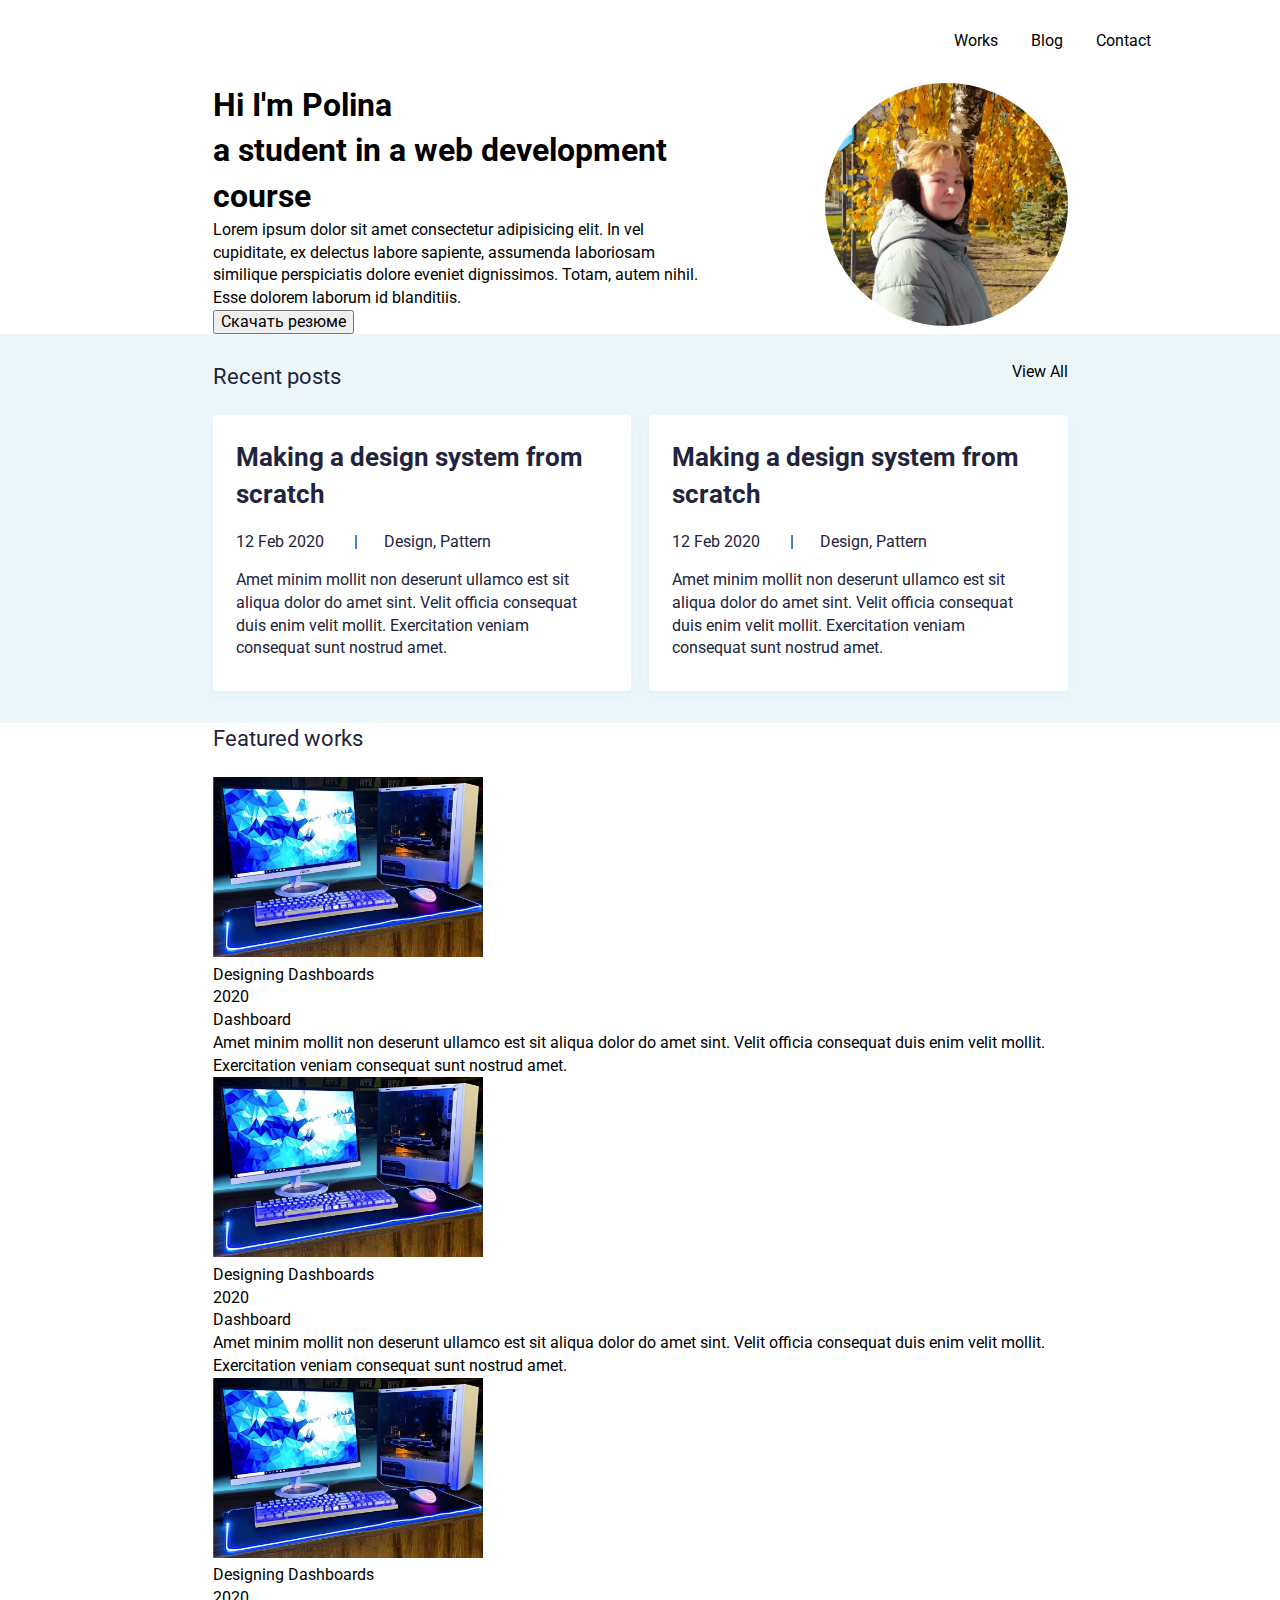
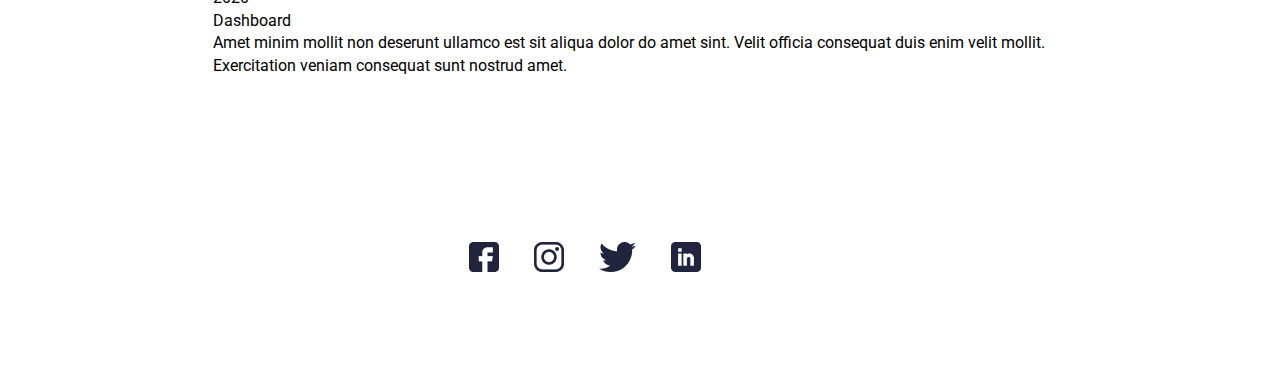
==== index.html @ bf2cad91 "загрузка проекта" ====
<!DOCTYPE html>
<html lang="ru">

<head>
    <meta charset="UTF-8">
    <meta http-equiv="X-UA-Compatible" content="IE=edge">
    <meta name="viewport" content="width=device-width, initial-scale=1.0">
    <link rel="preconnect" href="https://fonts.googleapis.com">
    <link rel="preconnect" href="https://fonts.gstatic.com" crossorigin>
    <link href="https://fonts.googleapis.com/css2?family=Roboto:wght@400;500;700;900&display=swap" rel="stylesheet">
    <link rel="stylesheet" href="css/normalize.css">
    <link rel="stylesheet" href="css/style.css">
    <title>Портфолио</title>
</head>

<body>
    <div class="wrapper">
        <header class="header">
            <div class="container header__container">
                <nav class="nav">
                    <ul class="nav__list">
                        <li class="nav__item">
                            <a href="#" class="nav__link">Works</a>
                        </li>
                        <li class="nav__item">
                            <a href="#" class="nav__link">Blog</a>
                        </li>
                        <li class="nav__item">
                            <a href="#" class="nav__link">Contact</a>
                        </li>
                    </ul>
                </nav>
                <div class="header-burger">
                    <div class="header-burger__el"></div>
                </div>
            </div>
        </header>
        <main class="main">
            <section class="about">
                <div class="container about__container">
                    <div class="about__info">
                        <h1 class="title about__title">
                            Hi I'm Polina<br>
                            a student in a web development course<br>
                        </h1>
                        <div class="about__desc">
                            Lorem ipsum dolor sit amet consectetur adipisicing elit. In vel cupiditate, ex delectus
                            labore
                            sapiente, assumenda laboriosam similique perspiciatis dolore eveniet dignissimos. Totam,
                            autem
                            nihil. Esse dolorem laborum id blanditiis.
                        </div>
                        <button class="button download-btn">Скачать резюме</button>
                    </div>
                    <div class="about__avatar">
                        <img src="img/polina.jpg" alt="Автар" class="about__img">
                    </div>
                </div>
            </section>
            <section class="recent-posts">
                <div class="container">
                    <div class="recent-posts__top">
                        <div class="title-category recent-posts__title">Recent posts</div>
                        <a href="#" class="recent-posts__link">View All</a>
                    </div>
                    <div class="recent-posts__articles">
                        <article class="recent-posts__article">
                            <div class="recent-posts__subtitle">
                                Making a design system from scratch
                            </div>
                            <div class="recent-posts__info">
                                12 Feb 2020 <span class="recent-post__separator">|</span>Design, Pattern
                            </div>
                            <div class="recent-posts__text">Amet minim mollit non deserunt ullamco est sit aliqua dolor
                                do amet sint. Velit officia consequat duis enim velit mollit. Exercitation veniam
                                consequat sunt nostrud amet.</div>
                        </article>
                        <article class="recent-posts__article">
                            <div class="recent-posts__subtitle">
                                Making a design system from scratch
                            </div>
                            <div class="recent-posts__info">
                                12 Feb 2020 <span class="recent-post__separator">|</span>Design, Pattern
                            </div>
                            <div class="recent-posts__text">Amet minim mollit non deserunt ullamco est sit aliqua dolor
                                do amet sint. Velit officia consequat duis enim velit mollit. Exercitation veniam
                                consequat sunt nostrud amet.</div>
                        </article>
                    </div>
                </div>
            </section>
            <section class="featured">
                <div class="container">
                    <div class="title-category">Featured works</div>
                    <div class="featured__works">
                        <article class="work">
                            <div class="work__img-wrap">
                                <img src="" alt="" class="work__img">
                            </div>
                            <div class="work__info">
                                <img class="computer__img" src="img/computer.png" alt="img">
                                <div class="work__title">Designing Dashboards</div>
                                <div class="work__date-block">
                                    <div class="work__date">2020</div>
                                    <div class="work__category">Dashboard</div>
                                </div>
                                <div class="work__text">
                                    Amet minim mollit non deserunt ullamco est sit aliqua dolor do amet sint. Velit
                                    officia consequat duis enim velit mollit. Exercitation veniam consequat sunt nostrud
                                    amet.
                                </div>
                            </div>
                        </article>
                        <article class="work">
                            <div class="work__img-wrap">
                            </div>
                            <div class="work__info">
                                <img class="computer__img" src="img/computer.png" alt="img">
                                <div class="work__title">Designing Dashboards</div>
                                <div class="work__date-block">
                                    <div class="work__date">2020</div>
                                    <div class="work__category">Dashboard</div>
                                </div>
                                <div class="work__text">
                                    Amet minim mollit non deserunt ullamco est sit aliqua dolor do amet sint. Velit
                                    officia consequat duis enim velit mollit. Exercitation veniam consequat sunt nostrud
                                    amet.
                                </div>
                            </div>
                        </article>
                        <article class="work">
                            <div class="work__img-wrap">
                            </div>
                            <div class="work__info">
                                <img class="computer__img" src="img/computer.png" alt="img">
                                <div class="work__title">Designing Dashboards</div>
                                <div class="work__date-block">
                                    <div class="work__date">2020</div>
                                    <div class="work__category">Dashboard</div>
                                </div>
                                <div class="work__text">
                                    Amet minim mollit non deserunt ullamco est sit aliqua dolor do amet sint. Velit
                                    officia consequat duis enim velit mollit. Exercitation veniam consequat sunt nostrud
                                    amet.
                                </div>
                            </div>
                        </article>
                    </div>
                </div>
            </section>
        </main>
        <footer class="footer">
            <div class="container footer__container">
                 <ul class="social">     
                  <li class="social__item">
                      <a href="" class="social__link">
                          <img class="social__img facebook__img" src="img/fb.png" alt="img">
                       </a>
                  </li>  
                  
                   <img class="social__img insta__img" src="img/insta.png" alt="img">
                   <img class="social__img group___img" src="img/Group.png" alt="img">
                   <img class="social__img linkedin__img" src="img/Linkedin.png" alt="img">
    </div>
</body>

</html>
---- css/style.css ----
* {
    box-sizing: border-box;
}

html,
body {
    margin: 0;
    padding: 0;
    height: 100%;
    width: 100%;
}

body {
    font-family: 'Roboto', sans-serif;
    font-size: 16px;
    line-height: 1.42;
}

ul,
li {
    list-style: none;
    padding: 0;
    margin: 0;
}

a {
    text-decoration: none;
    color: #000000;
}

h1,
h2,
h3 {
    margin: 0;
}

.wrapper {
    min-height: 100%;
    overflow: hidden;
}

.container {
    max-width: 865px;
    padding: 0 5px;
    margin: 0 auto;
}

.header {
    padding-top: 30px;
    padding-bottom: 30px;
}

.header__container {
    max-width: 1032px;
    display: flex;
    justify-content: flex-end;
}

.nav__list {
    display: flex;
}

.nav__item {
    margin-left: 33px;
}

.header-burger {
    width: 30px;
    height: 20px;
    display: none;
    align-items: center;
    margin-right: 18px;
}

.header-burger__el {
    height: 2px;
    width: 100%;
    background-color: #21243D;
    position: relative;
}

.header-burger__el::before,
.header-burger__el::after {
    content: "";
    height: 2px;
    width: 100%;
    background-color: #21243D;
    position: absolute;
}

.header-burger__el::before {
    top: -9px;
}

.header-burger__el::after {
    bottom: -9px;
}

@media (max-width: 480px) {
    .header {
        padding-top: 20px;
    }

    .nav {
        display: none;
    }

    .header-burger {
        display: flex;
    }
}

.about__container {
    display: flex;
}

.about__info {
    padding-right: 13%;
}

.about__avatar {
    width: 243px;
    height: 243px;
    border-radius: 50%;
    overflow: hidden;
    flex-shrink: 0;
}

.about__img {
    width: 100%;
    height: 100%;
    object-fit: cover;
}

.title-category {
    font-size: 22px;
    color: #21243D;
}

@media (max-width: 480px) {
    .about__container {
        flex-direction: column-reverse;
        align-items: center;
        text-align: center;
    }

    .about__info {
        padding: 0px 19px;
    }

    .about__avatar {
        width: 170px;
        height: 170px;
    }
}

.recent-posts {
    background-color: #EDF7FA;
    padding: 27px 0px 32px;
}

.recent-posts__top {
    display: flex;
    justify-content: space-between;
    margin-bottom: 22px;
}

.recent-posts__articles {
    display: flex;
}

.recent-posts__article {
    background: #FFFFFF;
    box-shadow: 0px 4px 10px rgba(187, 225, 250, 0.25);
    border-radius: 4px;
    margin-right: 2%;
    padding: 24px 27px 31px 23px;
    color: #21243D;
}

.recent-posts__article:last-child {
    margin-right: 0;
}

.recent-posts__subtitle {
    font-style: normal;
    font-weight: bold;
    font-size: 26px;
    line-height: 1.46;
    margin-bottom: 17px;
}

.recent-posts__info {
    margin-bottom: 15px;
}

.recent-post__separator {
    margin: 0px 26px;
}

@media (max-width: 480px) {
    .recent-posts__title {
        font-size: 18px;
    }

    .recent-posts__top {
        justify-content: center;
        margin-bottom: 18px;
    }

    .recent-posts__link {
        display: none;
    }

    .recent-posts__articles {
        flex-direction: column;
        padding-right: 5px;
        padding-left: 5px;
    }

    .recent-posts__article {
        margin-right: 0;
        padding: 15px 20px 22px;
        margin-bottom: 17px;
    }
}
.computer__img{
    width: 30vh;
    height: 20vh;
}

.social{
    position: absolute;
    width: 1139px;
    height: 197px;
    left: 16px;
    top: 1783px;
}


.facebook__img{
    position: absolute;
    width: 30px;
    height: 30px;
    left: calc(50% - 30px/2 - 101.5px);
    top: calc(50% - 30px/2 - 24.5px);
}


.insta__img{
    position: absolute;
    left: 45.48%;
    right: 51.89%;
    top: 29.95%;
    bottom: 54.82%;
}


.group___img{
    position: absolute;
    left: 51.19%;
    right: 45.57%;
    top: 29.95%;
    bottom: 54.82%;
}


.linkedin__img{
    position: absolute;
    width: 30px;
    height: 30px;
    left: calc(50% - 30px/2 + 100.5px);
    top: calc(50% - 30px/2 - 24.5px);
}
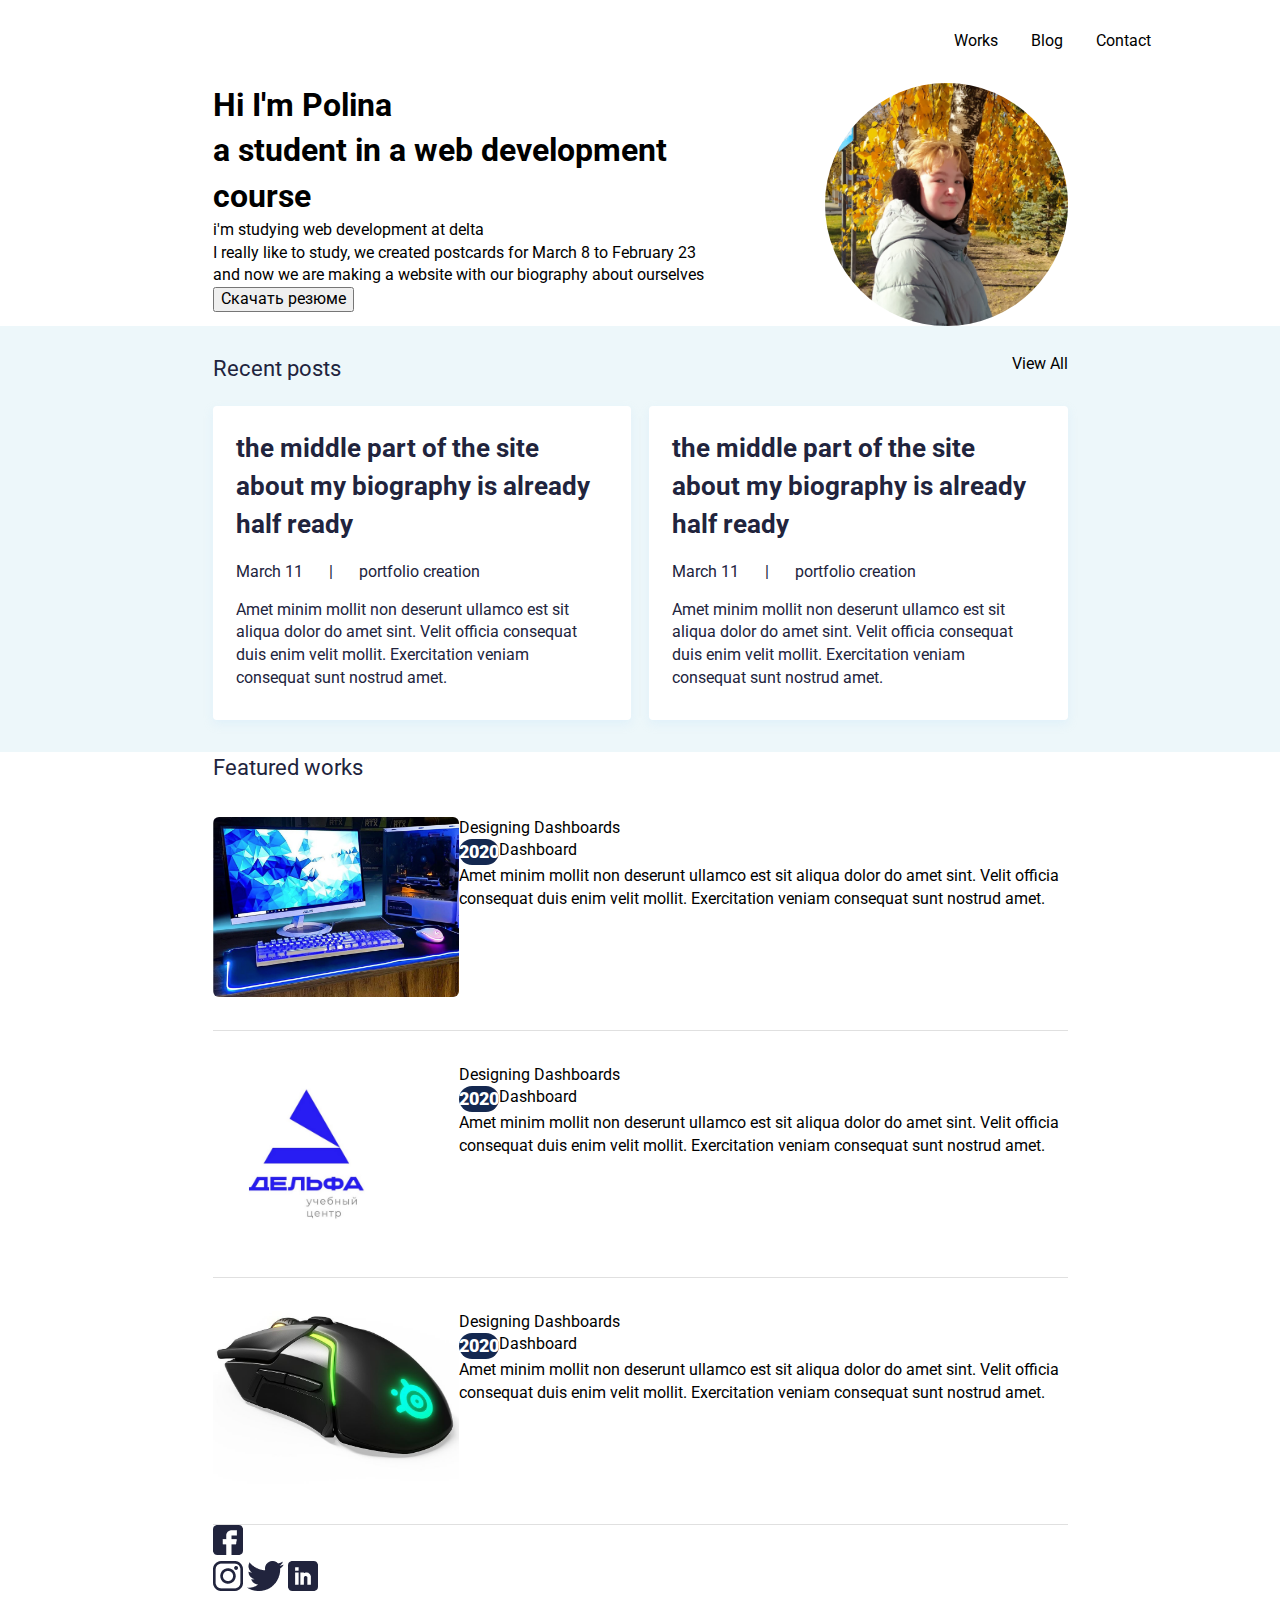
==== commit b381e188: "Add files via upload" ====
--- a/index.html
+++ b/index.html
@@ -20,13 +20,13 @@
                 <nav class="nav">
                     <ul class="nav__list">
                         <li class="nav__item">
-                            <a href="#" class="nav__link">Works</a>
+                            <a href="#work" class="nav__link">Works</a>
                         </li>
                         <li class="nav__item">
-                            <a href="#" class="nav__link">Blog</a>
+                            <a href="#blog" class="nav__link">Blog</a>
                         </li>
                         <li class="nav__item">
-                            <a href="#" class="nav__link">Contact</a>
+                            <a href="#contact" class="nav__link">Contact</a>
                         </li>
                     </ul>
                 </nav>
@@ -44,11 +44,9 @@
                             a student in a web development course<br>
                         </h1>
                         <div class="about__desc">
-                            Lorem ipsum dolor sit amet consectetur adipisicing elit. In vel cupiditate, ex delectus
-                            labore
-                            sapiente, assumenda laboriosam similique perspiciatis dolore eveniet dignissimos. Totam,
-                            autem
-                            nihil. Esse dolorem laborum id blanditiis.
+                            i'm studying web development at delta<br>
+                            I really like to study, we created postcards for March 8 to February 23<br>
+                            and now we are making a website with our biography about ourselves<br>
                         </div>
                         <button class="button download-btn">Скачать резюме</button>
                     </div>
@@ -66,10 +64,10 @@
                     <div class="recent-posts__articles">
                         <article class="recent-posts__article">
                             <div class="recent-posts__subtitle">
-                                Making a design system from scratch
+                                the middle part of the site about my biography is already half ready<br>
                             </div>
                             <div class="recent-posts__info">
-                                12 Feb 2020 <span class="recent-post__separator">|</span>Design, Pattern
+                                March 11<span class="recent-post__separator">|</span>portfolio creation
                             </div>
                             <div class="recent-posts__text">Amet minim mollit non deserunt ullamco est sit aliqua dolor
                                 do amet sint. Velit officia consequat duis enim velit mollit. Exercitation veniam
@@ -77,10 +75,10 @@
                         </article>
                         <article class="recent-posts__article">
                             <div class="recent-posts__subtitle">
-                                Making a design system from scratch
+                                the middle part of the site about my biography is already half ready<br>
                             </div>
                             <div class="recent-posts__info">
-                                12 Feb 2020 <span class="recent-post__separator">|</span>Design, Pattern
+                                March 11<span class="recent-post__separator">|</span>portfolio creation
                             </div>
                             <div class="recent-posts__text">Amet minim mollit non deserunt ullamco est sit aliqua dolor
                                 do amet sint. Velit officia consequat duis enim velit mollit. Exercitation veniam
@@ -95,10 +93,9 @@
                     <div class="featured__works">
                         <article class="work">
                             <div class="work__img-wrap">
-                                <img src="" alt="" class="work__img">
+                                <img class="computer__img" src="img/computer.png" alt="img">
                             </div>
                             <div class="work__info">
-                                <img class="computer__img" src="img/computer.png" alt="img">
                                 <div class="work__title">Designing Dashboards</div>
                                 <div class="work__date-block">
                                     <div class="work__date">2020</div>
@@ -113,9 +110,9 @@
                         </article>
                         <article class="work">
                             <div class="work__img-wrap">
+                                <img class="computer__img" src="img/unnamed.jpg" alt="img">
                             </div>
-                            <div class="work__info">
-                                <img class="computer__img" src="img/computer.png" alt="img">
+                            <div class="work__info">                               
                                 <div class="work__title">Designing Dashboards</div>
                                 <div class="work__date-block">
                                     <div class="work__date">2020</div>
@@ -130,9 +127,9 @@
                         </article>
                         <article class="work">
                             <div class="work__img-wrap">
+                                <img class="computer__img" src="img/mouse__game.png" alt="img">
                             </div>
                             <div class="work__info">
-                                <img class="computer__img" src="img/computer.png" alt="img">
                                 <div class="work__title">Designing Dashboards</div>
                                 <div class="work__date-block">
                                     <div class="work__date">2020</div>
--- a/css/style.css
+++ b/css/style.css
@@ -1,274 +1,287 @@
 * {
-    box-sizing: border-box;
+  box-sizing: border-box;
 }
 
 html,
 body {
-    margin: 0;
-    padding: 0;
-    height: 100%;
-    width: 100%;
+  margin: 0;
+  padding: 0;
+  height: 100%;
+  width: 100%;
 }
 
 body {
-    font-family: 'Roboto', sans-serif;
-    font-size: 16px;
-    line-height: 1.42;
+  font-family: "Roboto", sans-serif;
+  font-size: 16px;
+  line-height: 1.42;
 }
 
 ul,
 li {
-    list-style: none;
-    padding: 0;
-    margin: 0;
+  list-style: none;
+  padding: 0;
+  margin: 0;
 }
 
 a {
-    text-decoration: none;
-    color: #000000;
+  text-decoration: none;
+  color: #000000;
 }
 
 h1,
 h2,
 h3 {
-    margin: 0;
+  margin: 0;
 }
 
 .wrapper {
-    min-height: 100%;
-    overflow: hidden;
+  min-height: 100%;
+  overflow: hidden;
 }
 
 .container {
-    max-width: 865px;
-    padding: 0 5px;
-    margin: 0 auto;
+  max-width: 865px;
+  padding: 0 5px;
+  margin: 0 auto;
 }
 
 .header {
-    padding-top: 30px;
-    padding-bottom: 30px;
+  padding-top: 30px;
+  padding-bottom: 30px;
 }
 
 .header__container {
-    max-width: 1032px;
-    display: flex;
-    justify-content: flex-end;
+  max-width: 1032px;
+  display: flex;
+  justify-content: flex-end;
 }
 
 .nav__list {
-    display: flex;
+  display: flex;
 }
 
 .nav__item {
-    margin-left: 33px;
+  margin-left: 33px;
 }
 
 .header-burger {
-    width: 30px;
-    height: 20px;
-    display: none;
-    align-items: center;
-    margin-right: 18px;
+  width: 30px;
+  height: 20px;
+  display: none;
+  align-items: center;
+  margin-right: 18px;
 }
 
 .header-burger__el {
-    height: 2px;
-    width: 100%;
-    background-color: #21243D;
-    position: relative;
+  height: 2px;
+  width: 100%;
+  background-color: #21243d;
+  position: relative;
 }
 
 .header-burger__el::before,
 .header-burger__el::after {
-    content: "";
-    height: 2px;
-    width: 100%;
-    background-color: #21243D;
-    position: absolute;
+  content: "";
+  height: 2px;
+  width: 100%;
+  background-color: #21243d;
+  position: absolute;
 }
 
 .header-burger__el::before {
-    top: -9px;
+  top: -9px;
 }
 
 .header-burger__el::after {
-    bottom: -9px;
-}
-
-@media (max-width: 480px) {
-    .header {
-        padding-top: 20px;
+  bottom: -9px;
+}
+
+@media (max-width: 480px) {
+  .header {
+    padding-top: 20px;
+  }
+
+  .nav {
+    display: none;
+  }
+
+  .header-burger {
+    display: flex;
+  }
+}
+
+.about__container {
+  display: flex;
+}
+
+.about__info {
+  padding-right: 13%;
+}
+
+.about__avatar {
+  width: 243px;
+  height: 243px;
+  border-radius: 50%;
+  overflow: hidden;
+  flex-shrink: 0;
+}
+
+.about__img {
+  width: 100%;
+  height: 100%;
+  object-fit: cover;
+}
+
+.title-category {
+  font-size: 22px;
+  color: #21243d;
+}
+
+@media (max-width: 480px) {
+  .about__container {
+    flex-direction: column-reverse;
+    align-items: center;
+    text-align: center;
+  }
+
+  .about__info {
+    padding: 0px 19px;
+  }
+
+  .about__avatar {
+    width: 170px;
+    height: 170px;
+  }
+}
+
+.recent-posts {
+  background-color: #edf7fa;
+  padding: 27px 0px 32px;
+}
+
+.recent-posts__top {
+  display: flex;
+  justify-content: space-between;
+  margin-bottom: 22px;
+}
+
+.recent-posts__articles {
+  display: flex;
+}
+
+.recent-posts__article {
+  background: #ffffff;
+  box-shadow: 0px 4px 10px rgba(187, 225, 250, 0.25);
+  border-radius: 4px;
+  margin-right: 2%;
+  padding: 24px 27px 31px 23px;
+  color: #21243d;
+}
+
+.recent-posts__article:last-child {
+  margin-right: 0;
+}
+
+.recent-posts__subtitle {
+  font-style: normal;
+  font-weight: bold;
+  font-size: 26px;
+  line-height: 1.46;
+  margin-bottom: 17px;
+}
+
+.recent-posts__info {
+  margin-bottom: 15px;
+}
+
+.recent-post__separator {
+  margin: 0px 26px;
+}
+
+@media (max-width: 480px) {
+  .recent-posts__title {
+    font-size: 18px;
+  }
+
+  .recent-posts__top {
+    justify-content: center;
+    margin-bottom: 18px;
+  }
+
+  .recent-posts__link {
+    display: none;
+  }
+
+  .recent-posts__articles {
+    flex-direction: column;
+    padding-right: 5px;
+    padding-left: 5px;
+  }
+
+  .recent-posts__article {
+    margin-right: 0;
+    padding: 15px 20px 22px;
+    margin-bottom: 17px;
+  }
+}
+.work {
+  display: flex;
+  padding: 33px 0px;
+  border-bottom: 1px solid #e0e0e0;
+}
+
+.work__img-wrap {
+  max-width: 246px;
+  max-height: 180px;
+  overflow: hidden;
+  flex-shrink: 0;
+  border-radius: 6px;
+}
+
+.computer__img {
+  height: 100%;
+  height: 100%;
+  object-fit: cover;
+}
+
+.work__date-block {
+  display: flex;
+}
+
+.work__date {
+  background: #142850;
+  border-radius: 16px;
+  color: #ffffff;
+  min-height: 25px;
+  max-width: 62px;
+  display: flex;
+  justify-content: center;
+  align-items: center;
+  font-size: 18px;
+  font-weight: 900;
+}
+
+
+@media (max-width: 480px) {
+    .featured__works{
+        display: flex;
+        width: 100%;
+        overflow: auto;
+        width: 95%;
     }
 
-    .nav {
-        display: none;
+    .work{
+        flex-direction: column;
+        flex: 0 0 100%;
+        margin-right: 6%;
     }
 
-    .header-burger {
-        display: flex;
-    }
-}
-
-.about__container {
-    display: flex;
-}
-
-.about__info {
-    padding-right: 13%;
-}
-
-.about__avatar {
-    width: 243px;
-    height: 243px;
-    border-radius: 50%;
-    overflow: hidden;
-    flex-shrink: 0;
-}
-
-.about__img {
-    width: 100%;
-    height: 100%;
-    object-fit: cover;
-}
-
-.title-category {
-    font-size: 22px;
-    color: #21243D;
-}
-
-@media (max-width: 480px) {
-    .about__container {
-        flex-direction: column-reverse;
-        align-items: center;
-        text-align: center;
-    }
-
-    .about__info {
-        padding: 0px 19px;
-    }
-
-    .about__avatar {
-        width: 170px;
-        height: 170px;
-    }
-}
-
-.recent-posts {
-    background-color: #EDF7FA;
-    padding: 27px 0px 32px;
-}
-
-.recent-posts__top {
-    display: flex;
-    justify-content: space-between;
-    margin-bottom: 22px;
-}
-
-.recent-posts__articles {
-    display: flex;
-}
-
-.recent-posts__article {
-    background: #FFFFFF;
-    box-shadow: 0px 4px 10px rgba(187, 225, 250, 0.25);
-    border-radius: 4px;
-    margin-right: 2%;
-    padding: 24px 27px 31px 23px;
-    color: #21243D;
-}
-
-.recent-posts__article:last-child {
-    margin-right: 0;
-}
-
-.recent-posts__subtitle {
-    font-style: normal;
-    font-weight: bold;
-    font-size: 26px;
-    line-height: 1.46;
-    margin-bottom: 17px;
-}
-
-.recent-posts__info {
-    margin-bottom: 15px;
-}
-
-.recent-post__separator {
-    margin: 0px 26px;
-}
-
-@media (max-width: 480px) {
-    .recent-posts__title {
-        font-size: 18px;
-    }
-
-    .recent-posts__top {
-        justify-content: center;
-        margin-bottom: 18px;
-    }
-
-    .recent-posts__link {
-        display: none;
-    }
-
-    .recent-posts__articles {
-        flex-direction: column;
-        padding-right: 5px;
-        padding-left: 5px;
-    }
-
-    .recent-posts__article {
-        margin-right: 0;
-        padding: 15px 20px 22px;
-        margin-bottom: 17px;
-    }
-}
-.computer__img{
-    width: 30vh;
-    height: 20vh;
-}
-
-.social{
-    position: absolute;
-    width: 1139px;
-    height: 197px;
-    left: 16px;
-    top: 1783px;
-}
-
-
-.facebook__img{
-    position: absolute;
-    width: 30px;
-    height: 30px;
-    left: calc(50% - 30px/2 - 101.5px);
-    top: calc(50% - 30px/2 - 24.5px);
-}
-
-
-.insta__img{
-    position: absolute;
-    left: 45.48%;
-    right: 51.89%;
-    top: 29.95%;
-    bottom: 54.82%;
-}
-
-
-.group___img{
-    position: absolute;
-    left: 51.19%;
-    right: 45.57%;
-    top: 29.95%;
-    bottom: 54.82%;
-}
-
-
-.linkedin__img{
-    position: absolute;
-    width: 30px;
-    height: 30px;
-    left: calc(50% - 30px/2 + 100.5px);
-    top: calc(50% - 30px/2 - 24.5px);
+
+    .work__img-wrap {
+        max-width: 246px;
+        max-height: 230px;
+        overflow: hidden;
+        flex-shrink: 0;
+        border-radius: 6px;
+      }
 }